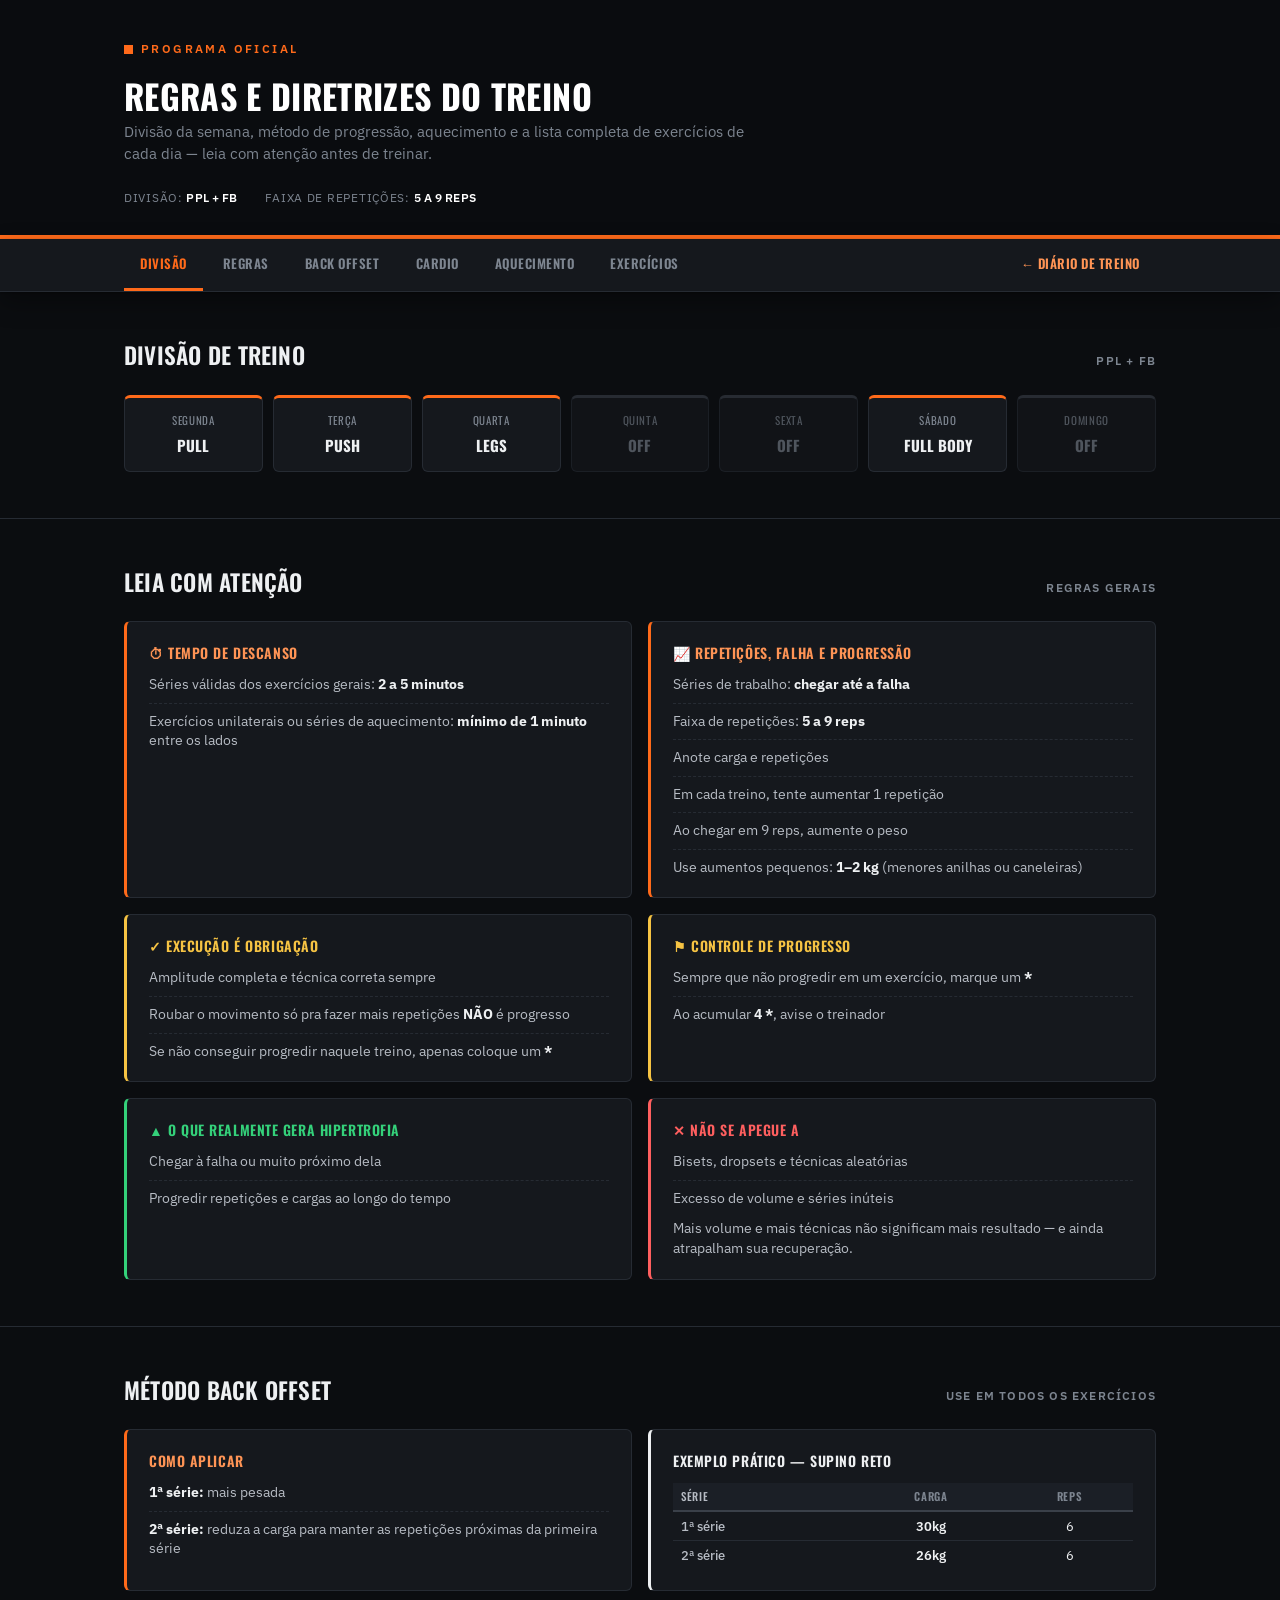
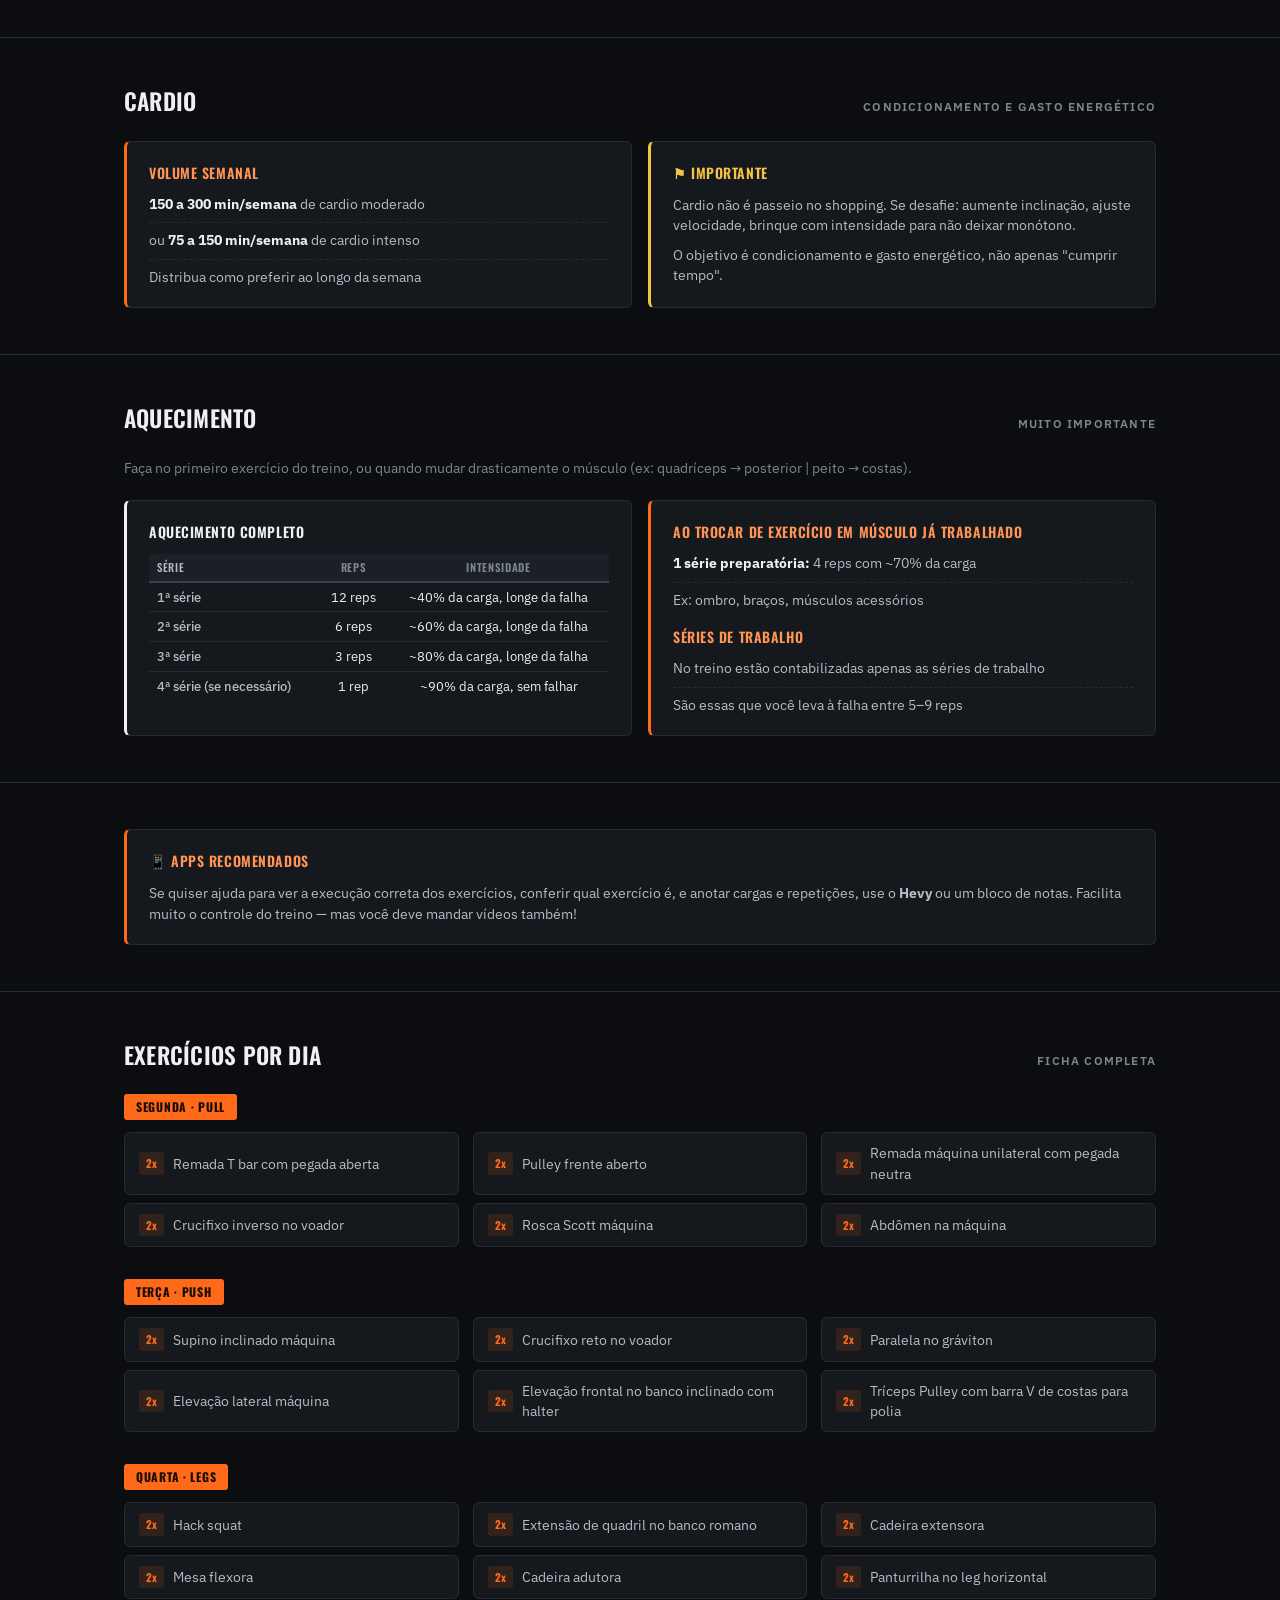
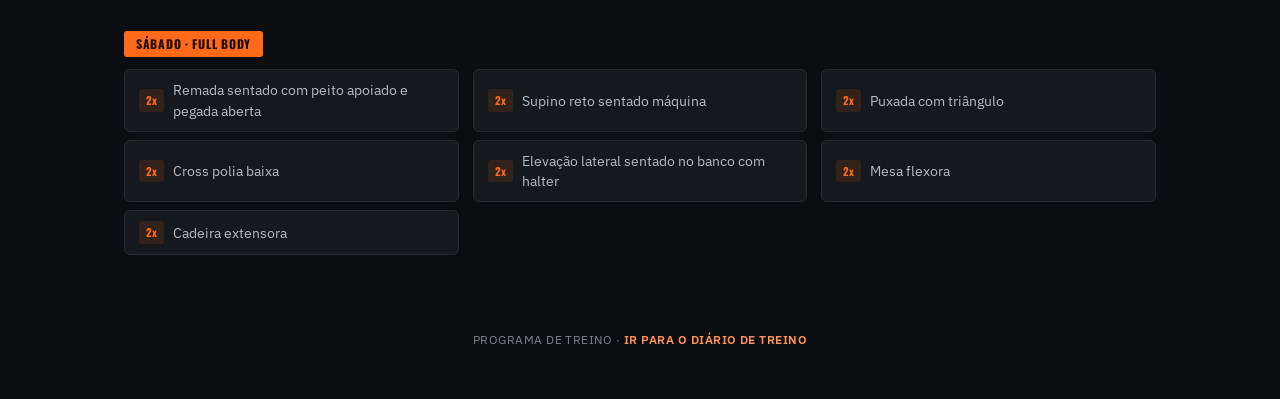
==== programa.html @ 4ef32db9 "Update training log badges and add program page with guidelines" ====
<!DOCTYPE html>
<html lang="pt-BR">
<head>
<meta charset="UTF-8">
<meta name="viewport" content="width=device-width, initial-scale=1.0">
<title>Programa de Treino — Regras e Diretrizes</title>
<meta name="description" content="Divisão de treino, regras de progressão, método Back Offset, cardio, aquecimento e lista completa de exercícios por dia.">
<link rel="icon" type="image/svg+xml" href="assets/favicon.svg">
<link rel="alternate icon" href="assets/favicon.png">
<link rel="stylesheet" href="assets/styles.css">
</head>
<body>

<header class="site-header">
  <div class="wrap">
    <p class="eyebrow">Programa oficial</p>
    <h1>Regras e Diretrizes do Treino</h1>
    <p class="sub">Divisão da semana, método de progressão, aquecimento e a lista completa de exercícios de cada dia — leia com atenção antes de treinar.</p>
    <div class="header-meta">
      <span>Divisão: <strong>PPL + FB</strong></span>
      <span>Faixa de repetições: <strong>5 a 9 reps</strong></span>
    </div>
  </div>
</header>

<nav class="day-nav">
  <div class="wrap">
    <a href="#divisao" class="accent">Divisão</a>
    <a href="#regras">Regras</a>
    <a href="#back-offset">Back Offset</a>
    <a href="#cardio">Cardio</a>
    <a href="#aquecimento">Aquecimento</a>
    <a href="#exercicios">Exercícios</a>
    <a href="index.html" class="nav-programa">← Diário de treino</a>
  </div>
</nav>

<main>

  <section class="block" id="divisao">
    <div class="wrap">
      <div class="section-head">
        <h2>Divisão de treino</h2>
        <span class="tag">PPL + FB</span>
      </div>
      <div class="split-grid">
        <div class="split-day"><div class="dow">Segunda</div><div class="foco">Pull</div></div>
        <div class="split-day"><div class="dow">Terça</div><div class="foco">Push</div></div>
        <div class="split-day"><div class="dow">Quarta</div><div class="foco">Legs</div></div>
        <div class="split-day off"><div class="dow">Quinta</div><div class="foco">Off</div></div>
        <div class="split-day off"><div class="dow">Sexta</div><div class="foco">Off</div></div>
        <div class="split-day"><div class="dow">Sábado</div><div class="foco">Full Body</div></div>
        <div class="split-day off"><div class="dow">Domingo</div><div class="foco">Off</div></div>
      </div>
    </div>
  </section>

  <section class="block" id="regras">
    <div class="wrap">
      <div class="section-head">
        <h2>Leia com atenção</h2>
        <span class="tag">Regras gerais</span>
      </div>

      <div class="callout-grid">
        <div class="callout info">
          <h3>⏱ Tempo de descanso</h3>
          <ul>
            <li>Séries válidas dos exercícios gerais: <strong>2 a 5 minutos</strong></li>
            <li>Exercícios unilaterais ou séries de aquecimento: <strong>mínimo de 1 minuto</strong> entre os lados</li>
          </ul>
        </div>

        <div class="callout info">
          <h3>📈 Repetições, falha e progressão</h3>
          <ul>
            <li>Séries de trabalho: <strong>chegar até a falha</strong></li>
            <li>Faixa de repetições: <strong>5 a 9 reps</strong></li>
            <li>Anote carga e repetições</li>
            <li>Em cada treino, tente aumentar 1 repetição</li>
            <li>Ao chegar em 9 reps, aumente o peso</li>
            <li>Use aumentos pequenos: <strong>1–2 kg</strong> (menores anilhas ou caneleiras)</li>
          </ul>
        </div>

        <div class="callout attention">
          <h3>✓ Execução é obrigação</h3>
          <ul>
            <li>Amplitude completa e técnica correta sempre</li>
            <li>Roubar o movimento só pra fazer mais repetições <strong>NÃO</strong> é progresso</li>
            <li>Se não conseguir progredir naquele treino, apenas coloque um <strong>*</strong></li>
          </ul>
        </div>

        <div class="callout attention">
          <h3>⚑ Controle de progresso</h3>
          <ul>
            <li>Sempre que não progredir em um exercício, marque um <strong>*</strong></li>
            <li>Ao acumular <strong>4 *</strong>, avise o treinador</li>
          </ul>
        </div>

        <div class="callout highlight">
          <h3>▲ O que realmente gera hipertrofia</h3>
          <ul>
            <li>Chegar à falha ou muito próximo dela</li>
            <li>Progredir repetições e cargas ao longo do tempo</li>
          </ul>
        </div>

        <div class="callout danger">
          <h3>✕ Não se apegue a</h3>
          <ul>
            <li>Bisets, dropsets e técnicas aleatórias</li>
            <li>Excesso de volume e séries inúteis</li>
          </ul>
          <p class="rule-note">Mais volume e mais técnicas não significam mais resultado — e ainda atrapalham sua recuperação.</p>
        </div>
      </div>
    </div>
  </section>

  <section class="block" id="back-offset">
    <div class="wrap">
      <div class="section-head">
        <h2>Método Back Offset</h2>
        <span class="tag">Use em TODOS os exercícios</span>
      </div>
      <div class="callout-grid">
        <div class="callout info">
          <h3>Como aplicar</h3>
          <ul>
            <li><strong>1ª série:</strong> mais pesada</li>
            <li><strong>2ª série:</strong> reduza a carga para manter as repetições próximas da primeira série</li>
          </ul>
        </div>
        <div class="callout">
          <h3>Exemplo prático — Supino reto</h3>
          <table class="log">
            <thead><tr><th>Série</th><th>Carga</th><th>Reps</th></tr></thead>
            <tbody>
              <tr><td>1ª série</td><td class="set-cell"><strong>30kg</strong></td><td>6</td></tr>
              <tr><td>2ª série</td><td class="set-cell"><strong>26kg</strong></td><td>6</td></tr>
            </tbody>
          </table>
        </div>
      </div>
    </div>
  </section>

  <section class="block" id="cardio">
    <div class="wrap">
      <div class="section-head">
        <h2>Cardio</h2>
        <span class="tag">Condicionamento e gasto energético</span>
      </div>
      <div class="callout-grid">
        <div class="callout info">
          <h3>Volume semanal</h3>
          <ul>
            <li><strong>150 a 300 min/semana</strong> de cardio moderado</li>
            <li>ou <strong>75 a 150 min/semana</strong> de cardio intenso</li>
            <li>Distribua como preferir ao longo da semana</li>
          </ul>
        </div>
        <div class="callout attention">
          <h3>⚑ Importante</h3>
          <p class="rule-note">Cardio não é passeio no shopping. Se desafie: aumente inclinação, ajuste velocidade, brinque com intensidade para não deixar monótono.</p>
          <p class="rule-note">O objetivo é condicionamento e gasto energético, não apenas "cumprir tempo".</p>
        </div>
      </div>
    </div>
  </section>

  <section class="block" id="aquecimento">
    <div class="wrap">
      <div class="section-head">
        <h2>Aquecimento</h2>
        <span class="tag">Muito importante</span>
      </div>
      <p class="day-sub">Faça no primeiro exercício do treino, ou quando mudar drasticamente o músculo (ex: quadríceps → posterior | peito → costas).</p>

      <div class="callout-grid">
        <div class="callout">
          <h3>Aquecimento completo</h3>
          <table class="log">
            <thead><tr><th>Série</th><th>Reps</th><th>Intensidade</th></tr></thead>
            <tbody>
              <tr><td>1ª série</td><td>12 reps</td><td>~40% da carga, longe da falha</td></tr>
              <tr><td>2ª série</td><td>6 reps</td><td>~60% da carga, longe da falha</td></tr>
              <tr><td>3ª série</td><td>3 reps</td><td>~80% da carga, longe da falha</td></tr>
              <tr><td>4ª série (se necessário)</td><td>1 rep</td><td>~90% da carga, sem falhar</td></tr>
            </tbody>
          </table>
        </div>
        <div class="callout info">
          <h3>Ao trocar de exercício em músculo já trabalhado</h3>
          <ul>
            <li><strong>1 série preparatória:</strong> 4 reps com ~70% da carga</li>
            <li>Ex: ombro, braços, músculos acessórios</li>
          </ul>
          <h3 style="margin-top:16px">Séries de trabalho</h3>
          <ul>
            <li>No treino estão contabilizadas apenas as séries de trabalho</li>
            <li>São essas que você leva à falha entre 5–9 reps</li>
          </ul>
        </div>
      </div>
    </div>
  </section>

  <section class="block" id="apps">
    <div class="wrap">
      <div class="callout info">
        <h3>📱 Apps recomendados</h3>
        <p class="rule-note">Se quiser ajuda para ver a execução correta dos exercícios, conferir qual exercício é, e anotar cargas e repetições, use o <strong>Hevy</strong> ou um bloco de notas. Facilita muito o controle do treino — mas você deve mandar vídeos também!</p>
      </div>
    </div>
  </section>

  <section class="block" id="exercicios">
    <div class="wrap">
      <div class="section-head">
        <h2>Exercícios por dia</h2>
        <span class="tag">Ficha completa</span>
      </div>

      <div class="day-title"><span class="pill">Segunda · Pull</span></div>
      <ul class="ex-ref-list">
        <li><span class="sets-badge">2x</span>Remada T bar com pegada aberta</li>
        <li><span class="sets-badge">2x</span>Pulley frente aberto</li>
        <li><span class="sets-badge">2x</span>Remada máquina unilateral com pegada neutra</li>
        <li><span class="sets-badge">2x</span>Crucifixo inverso no voador</li>
        <li><span class="sets-badge">2x</span>Rosca Scott máquina</li>
        <li><span class="sets-badge">2x</span>Abdômen na máquina</li>
      </ul>

      <div class="day-title" style="margin-top:32px"><span class="pill">Terça · Push</span></div>
      <ul class="ex-ref-list">
        <li><span class="sets-badge">2x</span>Supino inclinado máquina</li>
        <li><span class="sets-badge">2x</span>Crucifixo reto no voador</li>
        <li><span class="sets-badge">2x</span>Paralela no gráviton</li>
        <li><span class="sets-badge">2x</span>Elevação lateral máquina</li>
        <li><span class="sets-badge">2x</span>Elevação frontal no banco inclinado com halter</li>
        <li><span class="sets-badge">2x</span>Tríceps Pulley com barra V de costas para polia</li>
      </ul>

      <div class="day-title" style="margin-top:32px"><span class="pill">Quarta · Legs</span></div>
      <ul class="ex-ref-list">
        <li><span class="sets-badge">2x</span>Hack squat</li>
        <li><span class="sets-badge">2x</span>Extensão de quadril no banco romano</li>
        <li><span class="sets-badge">2x</span>Cadeira extensora</li>
        <li><span class="sets-badge">2x</span>Mesa flexora</li>
        <li><span class="sets-badge">2x</span>Cadeira adutora</li>
        <li><span class="sets-badge">2x</span>Panturrilha no leg horizontal</li>
      </ul>

      <div class="day-title" style="margin-top:32px"><span class="pill">Sábado · Full Body</span></div>
      <ul class="ex-ref-list">
        <li><span class="sets-badge">2x</span>Remada sentado com peito apoiado e pegada aberta</li>
        <li><span class="sets-badge">2x</span>Supino reto sentado máquina</li>
        <li><span class="sets-badge">2x</span>Puxada com triângulo</li>
        <li><span class="sets-badge">2x</span>Cross polia baixa</li>
        <li><span class="sets-badge">2x</span>Elevação lateral sentado no banco com halter</li>
        <li><span class="sets-badge">2x</span>Mesa flexora</li>
        <li><span class="sets-badge">2x</span>Cadeira extensora</li>
      </ul>
    </div>
  </section>

</main>

<footer>
  <div class="wrap">
    Programa de treino · <a href="index.html">ir para o diário de treino</a>
  </div>
</footer>

</body>
</html>
---- assets/styles.css ----
@import url('https://fonts.googleapis.com/css2?family=Oswald:wght@400;500;600;700&family=IBM+Plex+Sans:wght@400;500;600;700&display=swap');

:root {
  --ink: #eef0f2;
  --ink-soft: #b7bcc4;
  --muted: #7d8590;
  --paper: #0b0d10;
  --paper-raised: #15181d;
  --paper-raised-2: #1b1f26;
  --line: #262b33;
  --line-strong: #3a4049;
  --brand: #0a0c0f;
  --brand-soft: #ff9455;
  --terracotta: #ff6a1a;
  --up: #34d17a;
  --up-bg: rgba(52, 209, 122, 0.14);
  --up-line: rgba(52, 209, 122, 0.38);
  --flat: #f6c343;
  --flat-bg: rgba(246, 195, 67, 0.14);
  --flat-line: rgba(246, 195, 67, 0.38);
  --down: #ff5f5f;
  --down-bg: rgba(255, 95, 95, 0.14);
  --down-line: rgba(255, 95, 95, 0.38);
  --radius: 6px;
  --shadow: 0 1px 2px rgba(0, 0, 0, 0.35), 0 10px 24px rgba(0, 0, 0, 0.35);
}

* { box-sizing: border-box; }

html { scroll-behavior: smooth; }

body {
  margin: 0;
  background: var(--paper);
  color: var(--ink);
  font-family: 'IBM Plex Sans', -apple-system, BlinkMacSystemFont, sans-serif;
  font-feature-settings: 'tnum' 1, 'lnum' 1;
  line-height: 1.5;
}

h1, h2, h3, .display {
  font-family: 'Oswald', 'Arial Narrow', sans-serif;
  font-weight: 600;
  text-transform: uppercase;
  color: var(--ink);
  letter-spacing: 0.01em;
}

a { color: inherit; }

.wrap {
  max-width: 1080px;
  margin: 0 auto;
  padding: 0 24px;
}

/* ---------- HEADER ---------- */

.site-header {
  background: var(--brand);
  color: #eef0f2;
  padding: 40px 0 28px;
  border-bottom: 4px solid var(--terracotta);
}

.site-header .eyebrow {
  display: flex;
  align-items: center;
  gap: 8px;
  text-transform: uppercase;
  letter-spacing: 0.2em;
  font-size: 12px;
  font-weight: 600;
  color: var(--terracotta);
  margin: 0 0 12px;
}

.site-header .eyebrow::before {
  content: "";
  display: inline-block;
  width: 9px;
  height: 9px;
  background: var(--terracotta);
}

.header-flex {
  display: flex;
  justify-content: space-between;
  align-items: flex-start;
  gap: 28px;
}

.header-main {
  min-width: 0;
  flex: 1 1 auto;
}

.header-photo {
  flex: none;
  width: 260px;
  height: 260px;
  border-radius: 12px;
  border: 4px solid var(--terracotta);
  overflow: hidden;
  background: var(--paper-raised-2);
}

.header-photo img {
  width: 100%;
  height: 100%;
  object-fit: cover;
  display: block;
}

.header-photo.is-empty {
  display: flex;
  align-items: center;
  justify-content: center;
}

.header-photo.is-empty img {
  display: none;
}

.header-photo.is-empty::after {
  content: "SUA FOTO AQUI";
  font-family: 'Oswald', sans-serif;
  font-size: 13px;
  font-weight: 600;
  letter-spacing: 0.04em;
  color: var(--muted);
  text-align: center;
  padding: 0 8px;
}

@media (max-width: 860px) {
  .header-photo {
    width: 180px;
    height: 180px;
  }
}

@media (max-width: 640px) {
  .header-flex {
    flex-direction: column-reverse;
  }
  .header-photo {
    width: 100%;
    height: auto;
    aspect-ratio: 1 / 1;
    max-width: 320px;
    margin: 0 auto;
  }
  .site-header h1 {
    white-space: normal;
  }
}

.title-row {
  display: flex;
  align-items: center;
  gap: 18px;
  flex-wrap: wrap;
  margin-bottom: 10px;
}

.site-header h1 {
  color: #ffffff;
  font-size: clamp(22px, 3.4vw, 34px);
  font-weight: 700;
  letter-spacing: 0.01em;
  margin: 0;
  white-space: nowrap;
}

.league-logo {
  height: 52px;
  width: auto;
  flex: none;
}

.site-header .sub {
  color: var(--muted);
  font-size: 14.5px;
  margin: 0;
  max-width: 620px;
  text-transform: none;
}

.header-meta {
  display: flex;
  flex-wrap: wrap;
  gap: 10px 28px;
  margin-top: 24px;
  font-size: 12px;
  text-transform: uppercase;
  letter-spacing: 0.06em;
  color: var(--muted);
}

.header-meta strong {
  color: #ffffff;
  font-weight: 600;
  letter-spacing: 0.01em;
}

.header-goal {
  display: flex;
  align-items: center;
  gap: 8px;
  margin: 14px 0 0;
  font-size: 13.5px;
  color: var(--ink-soft);
}

.month-switcher {
  display: flex;
  flex-wrap: wrap;
  gap: 8px;
  margin-top: 20px;
}

.month-pill {
  font-family: 'Oswald', sans-serif;
  font-size: 12px;
  font-weight: 600;
  text-transform: uppercase;
  letter-spacing: 0.05em;
  color: var(--ink-soft);
  background: transparent;
  border: 1px solid var(--line-strong);
  border-radius: 3px;
  padding: 7px 14px;
  cursor: pointer;
}

.month-pill:hover {
  border-color: var(--terracotta);
  color: #fff;
}

.month-pill.active {
  background: var(--terracotta);
  border-color: var(--terracotta);
  color: #180b00;
}

/* ---------- NAV ---------- */

.day-nav {
  position: sticky;
  top: 0;
  z-index: 20;
  background: var(--paper-raised);
  border-bottom: 1px solid var(--line);
  box-shadow: var(--shadow);
}

.day-nav .wrap {
  display: flex;
  gap: 4px;
  overflow-x: auto;
  padding-top: 0;
  padding-bottom: 0;
}

.day-nav a {
  display: inline-block;
  padding: 15px 16px;
  font-family: 'Oswald', sans-serif;
  font-size: 13px;
  font-weight: 600;
  text-transform: uppercase;
  letter-spacing: 0.04em;
  text-decoration: none;
  color: var(--muted);
  border-bottom: 3px solid transparent;
  white-space: nowrap;
}

.day-nav a:hover { color: var(--ink); }

.day-nav a.accent { border-bottom-color: var(--terracotta); color: var(--terracotta); }

.day-nav a .nav-check {
  display: none;
  margin-left: 6px;
  color: var(--up);
}

.day-nav a.done {
  color: var(--up);
  border-bottom-color: var(--up);
}

.day-nav a.done .nav-check {
  display: inline;
}

/* ---------- SECTIONS ---------- */

section.block {
  padding: 46px 0;
  border-bottom: 1px solid var(--line);
}

main > section.block:last-child {
  border-bottom: none;
}

.section-head {
  display: flex;
  align-items: baseline;
  justify-content: space-between;
  flex-wrap: wrap;
  gap: 8px;
  margin-bottom: 22px;
}

.section-head h2 {
  font-size: 23px;
  margin: 0;
}

.section-head .tag {
  font-size: 12px;
  font-weight: 600;
  color: var(--muted);
  text-transform: uppercase;
  letter-spacing: 0.1em;
}

/* ---------- SUMMARY ---------- */

.stat-grid {
  display: grid;
  grid-template-columns: repeat(auto-fit, minmax(150px, 1fr));
  gap: 14px;
  margin-bottom: 26px;
}

.stat-card {
  background: var(--paper-raised);
  border: 1px solid var(--line);
  border-top: 3px solid var(--line-strong);
  border-radius: var(--radius);
  padding: 18px 18px 16px;
}

.stat-card .num {
  font-family: 'Oswald', sans-serif;
  font-size: 38px;
  font-weight: 700;
  line-height: 1;
  margin-bottom: 8px;
}

.stat-card .label {
  font-size: 12px;
  color: var(--muted);
  font-weight: 500;
  text-transform: uppercase;
  letter-spacing: 0.04em;
}

.stat-card.up { border-top-color: var(--up); }
.stat-card.flat { border-top-color: var(--flat); }
.stat-card.down { border-top-color: var(--down); }

.stat-card.up .num { color: var(--up); }
.stat-card.flat .num { color: var(--flat); }
.stat-card.down .num { color: var(--down); }

.callout-grid {
  display: grid;
  grid-template-columns: 1fr 1fr;
  gap: 16px;
}

@media (max-width: 720px) {
  .callout-grid { grid-template-columns: 1fr; }
}

.callout {
  background: var(--paper-raised);
  border-radius: var(--radius);
  padding: 20px 22px;
  border: 1px solid var(--line);
  border-left: 3px solid;
}

.callout h3 {
  margin: 0 0 12px;
  font-size: 14px;
  letter-spacing: 0.04em;
  display: flex;
  align-items: center;
  gap: 8px;
}

.callout.highlight {
  border-left-color: var(--up);
}
.callout.highlight h3 { color: var(--up); }

.callout.attention {
  border-left-color: var(--flat);
}
.callout.attention h3 { color: var(--flat); }

.callout ul {
  margin: 0;
  padding: 0;
  list-style: none;
  font-size: 13.5px;
  color: var(--ink-soft);
}

.callout li {
  padding: 8px 0;
  border-bottom: 1px dashed var(--line);
  line-height: 1.45;
}
.callout li:last-child { border-bottom: none; padding-bottom: 0; }
.callout li:first-child { padding-top: 0; }

.callout li .muted { color: var(--muted); }
.callout li strong { color: var(--ink); }

.tag-mini {
  display: inline-block;
  font-family: 'Oswald', sans-serif;
  font-size: 10px;
  font-weight: 600;
  text-transform: uppercase;
  letter-spacing: 0.05em;
  padding: 2px 7px;
  border-radius: 3px;
  margin-right: 7px;
  vertical-align: 1px;
  white-space: nowrap;
}

.tag-mini.up { background: var(--up-bg); color: var(--up); }
.tag-mini.down { background: var(--down-bg); color: var(--down); }
.tag-mini.flat { background: var(--flat-bg); color: var(--flat); }
.tag-mini.goal { background: rgba(255, 106, 26, 0.14); color: var(--terracotta); }

.callout .empty {
  font-size: 13.5px;
  color: var(--muted);
  font-style: italic;
}

/* ---------- DAY HEADER ---------- */

.day-title {
  display: flex;
  align-items: center;
  gap: 12px;
  margin-bottom: 4px;
}

.day-title .pill {
  font-family: 'Oswald', sans-serif;
  font-size: 12px;
  font-weight: 700;
  text-transform: uppercase;
  letter-spacing: 0.06em;
  background: var(--terracotta);
  color: #180b00;
  padding: 4px 12px;
  border-radius: 3px;
}

.day-title .day-check {
  display: none;
  color: var(--up);
  font-size: 18px;
  font-weight: 700;
  line-height: 1;
}

.day-title.done .day-check {
  display: inline-block;
}

.day-sub {
  font-size: 13.5px;
  color: var(--muted);
  margin: 0 0 22px;
}

/* ---------- EXERCISE CARD ---------- */

.ex-grid {
  display: grid;
  grid-template-columns: repeat(auto-fit, minmax(300px, 1fr));
  align-items: start;
  gap: 14px;
}

.ex-card {
  background: var(--paper-raised);
  border: 1px solid var(--line);
  border-radius: var(--radius);
  overflow: hidden;
  box-shadow: var(--shadow);
}

.ex-card-head {
  display: flex;
  justify-content: space-between;
  align-items: flex-start;
  gap: 10px;
  padding: 13px 16px 11px;
  border-bottom: 1px solid var(--line);
}

.ex-card-head .num {
  font-family: 'Oswald', sans-serif;
  font-weight: 700;
  font-size: 13px;
  color: var(--terracotta);
  display: block;
  margin-bottom: 2px;
}

.ex-card-head h3 {
  font-size: 14.5px;
  font-weight: 600;
  text-transform: none;
  margin: 0;
  letter-spacing: 0;
}

.ex-card-head .series-count {
  font-size: 11px;
  color: var(--muted);
  margin-top: 3px;
  text-transform: uppercase;
  letter-spacing: 0.03em;
}

.badge {
  flex: none;
  font-family: 'Oswald', sans-serif;
  font-size: 10.5px;
  font-weight: 600;
  letter-spacing: 0.03em;
  padding: 5px 9px;
  border-radius: 3px;
  white-space: nowrap;
  border: 1px solid;
  text-transform: uppercase;
}

.badge.up { background: var(--up-bg); color: var(--up); border-color: var(--up-line); }
.badge.flat { background: var(--flat-bg); color: var(--flat); border-color: var(--flat-line); }
.badge.down { background: var(--down-bg); color: var(--down); border-color: var(--down-line); }
.badge.neutral { background: var(--line); color: var(--muted); border-color: var(--line-strong); }

.ex-body {
  display: flex;
  flex-direction: column;
}

.ex-table-wrap {
  padding: 11px 16px 12px;
  overflow-x: auto;
}

table.log {
  border-collapse: collapse;
  width: 100%;
  font-size: 12.5px;
  min-width: 280px;
}

table.log th, table.log td {
  text-align: center;
  padding: 5px 8px;
  border-bottom: 1px solid var(--line);
  white-space: nowrap;
}

table.log th:first-child, table.log td:first-child {
  text-align: left;
  color: var(--ink-soft);
  font-weight: 500;
}

table.log thead th {
  font-family: 'Oswald', sans-serif;
  font-size: 11px;
  text-transform: uppercase;
  letter-spacing: 0.06em;
  color: var(--muted);
  font-weight: 600;
  background: var(--paper-raised-2);
  border-bottom: 2px solid var(--line-strong);
}

table.log tbody tr:last-child td { border-bottom: none; }

table.log td.set-cell strong { color: var(--ink); font-weight: 600; }
table.log td.set-cell span.reps { color: var(--muted); font-size: 12px; }

.no-load {
  font-size: 13px;
  color: var(--muted);
  font-style: italic;
  padding: 4px 0 2px;
}

.ex-note {
  margin: 10px 0 0;
  font-size: 12.5px;
  color: var(--brand-soft);
  background: rgba(255, 106, 26, 0.1);
  border-left: 3px solid var(--terracotta);
  padding: 8px 10px;
  border-radius: 0 4px 4px 0;
}

/* ---------- VIDEO SLOT ---------- */

.video-slot {
  border-top: 1px solid var(--line);
  padding: 11px 16px 13px;
  display: flex;
  flex-direction: column;
}

.video-frame {
  position: relative;
  width: 100%;
  max-width: 280px;
  margin: 0 auto;
  aspect-ratio: 16 / 9;
  border-radius: 4px;
  overflow: hidden;
  background: #000000;
}

.video-frame video, .video-frame iframe {
  width: 100%;
  height: 100%;
  border: 0;
  display: block;
}

.video-placeholder {
  width: 100%;
  height: 100%;
  display: flex;
  flex-direction: column;
  align-items: center;
  justify-content: center;
  gap: 5px;
  border: 1.5px dashed var(--line-strong);
  border-radius: 4px;
  color: var(--muted);
  text-align: center;
  padding: 8px;
  background: var(--paper-raised-2);
}

.video-placeholder svg { opacity: 0.55; }

.video-placeholder .vp-title {
  font-family: 'Oswald', sans-serif;
  font-size: 12px;
  font-weight: 600;
  text-transform: uppercase;
  letter-spacing: 0.03em;
  color: var(--ink-soft);
}

.video-placeholder .vp-hint {
  font-size: 11px;
  color: var(--muted);
  max-width: 180px;
}

/* ---------- LEGEND ---------- */

.legend {
  display: flex;
  flex-wrap: wrap;
  gap: 16px;
  font-size: 12px;
  color: var(--muted);
  margin-top: 4px;
}

.legend .dot {
  display: inline-block;
  width: 9px;
  height: 9px;
  margin-right: 6px;
}

.legend .dot.up { background: var(--up); }
.legend .dot.flat { background: var(--flat); }
.legend .dot.down { background: var(--down); }

/* ---------- PROGRAM PAGE ---------- */

.day-nav a.nav-programa {
  margin-left: auto;
  color: var(--brand-soft);
}

.split-grid {
  display: grid;
  grid-template-columns: repeat(auto-fit, minmax(120px, 1fr));
  gap: 10px;
}

.split-day {
  background: var(--paper-raised);
  border: 1px solid var(--line);
  border-top: 3px solid var(--terracotta);
  border-radius: var(--radius);
  padding: 14px 12px;
  text-align: center;
}

.split-day.off {
  border-top-color: var(--line-strong);
  opacity: 0.6;
}

.split-day .dow {
  font-family: 'Oswald', sans-serif;
  font-size: 11px;
  text-transform: uppercase;
  letter-spacing: 0.06em;
  color: var(--muted);
  margin-bottom: 6px;
}

.split-day .foco {
  font-family: 'Oswald', sans-serif;
  font-size: 15px;
  font-weight: 700;
  text-transform: uppercase;
  color: var(--ink);
}

.split-day.off .foco { color: var(--muted); }

.callout.info { border-left-color: var(--terracotta); }
.callout.info h3 { color: var(--brand-soft); }

.callout.danger { border-left-color: var(--down); }
.callout.danger h3 { color: var(--down); }

.callout .rule-note {
  font-size: 13.5px;
  color: var(--ink-soft);
  margin: 10px 0 0;
  line-height: 1.5;
}

.ex-ref-list {
  list-style: none;
  margin: 12px 0 0;
  padding: 0;
  display: grid;
  grid-template-columns: repeat(auto-fit, minmax(260px, 1fr));
  gap: 8px 14px;
}

.ex-ref-list li {
  display: flex;
  align-items: center;
  gap: 9px;
  font-size: 13.5px;
  color: var(--ink-soft);
  background: var(--paper-raised);
  border: 1px solid var(--line);
  border-radius: var(--radius);
  padding: 10px 14px;
}

.ex-ref-list .sets-badge {
  flex: none;
  font-family: 'Oswald', sans-serif;
  font-size: 11px;
  font-weight: 700;
  color: var(--terracotta);
  background: rgba(255, 106, 26, 0.12);
  border-radius: 3px;
  padding: 3px 7px;
}

/* ---------- FOOTER ---------- */

footer {
  padding: 30px 0 50px;
  font-size: 12px;
  color: var(--muted);
  text-align: center;
  text-transform: uppercase;
  letter-spacing: 0.04em;
}

footer a { color: var(--brand-soft); font-weight: 600; text-decoration: none; }

/* ---------- PRINT ---------- */

@media print {
  :root {
    --ink: #201d1a;
    --ink-soft: #4d463d;
    --muted: #6b6459;
    --paper: #ffffff;
    --paper-raised: #ffffff;
    --paper-raised-2: #f4f2ee;
    --line: #dcd7cc;
    --line-strong: #b9b2a2;
  }
  .day-nav, .month-switcher { display: none; }
  .site-header { background: #fff; color: #201d1a; border-bottom: 3px solid var(--terracotta); }
  .site-header h1, .site-header .eyebrow, .header-meta strong { color: #201d1a; }
  section.block { break-inside: avoid; padding: 20px 0; }
  .ex-card { break-inside: avoid; box-shadow: none; }
}
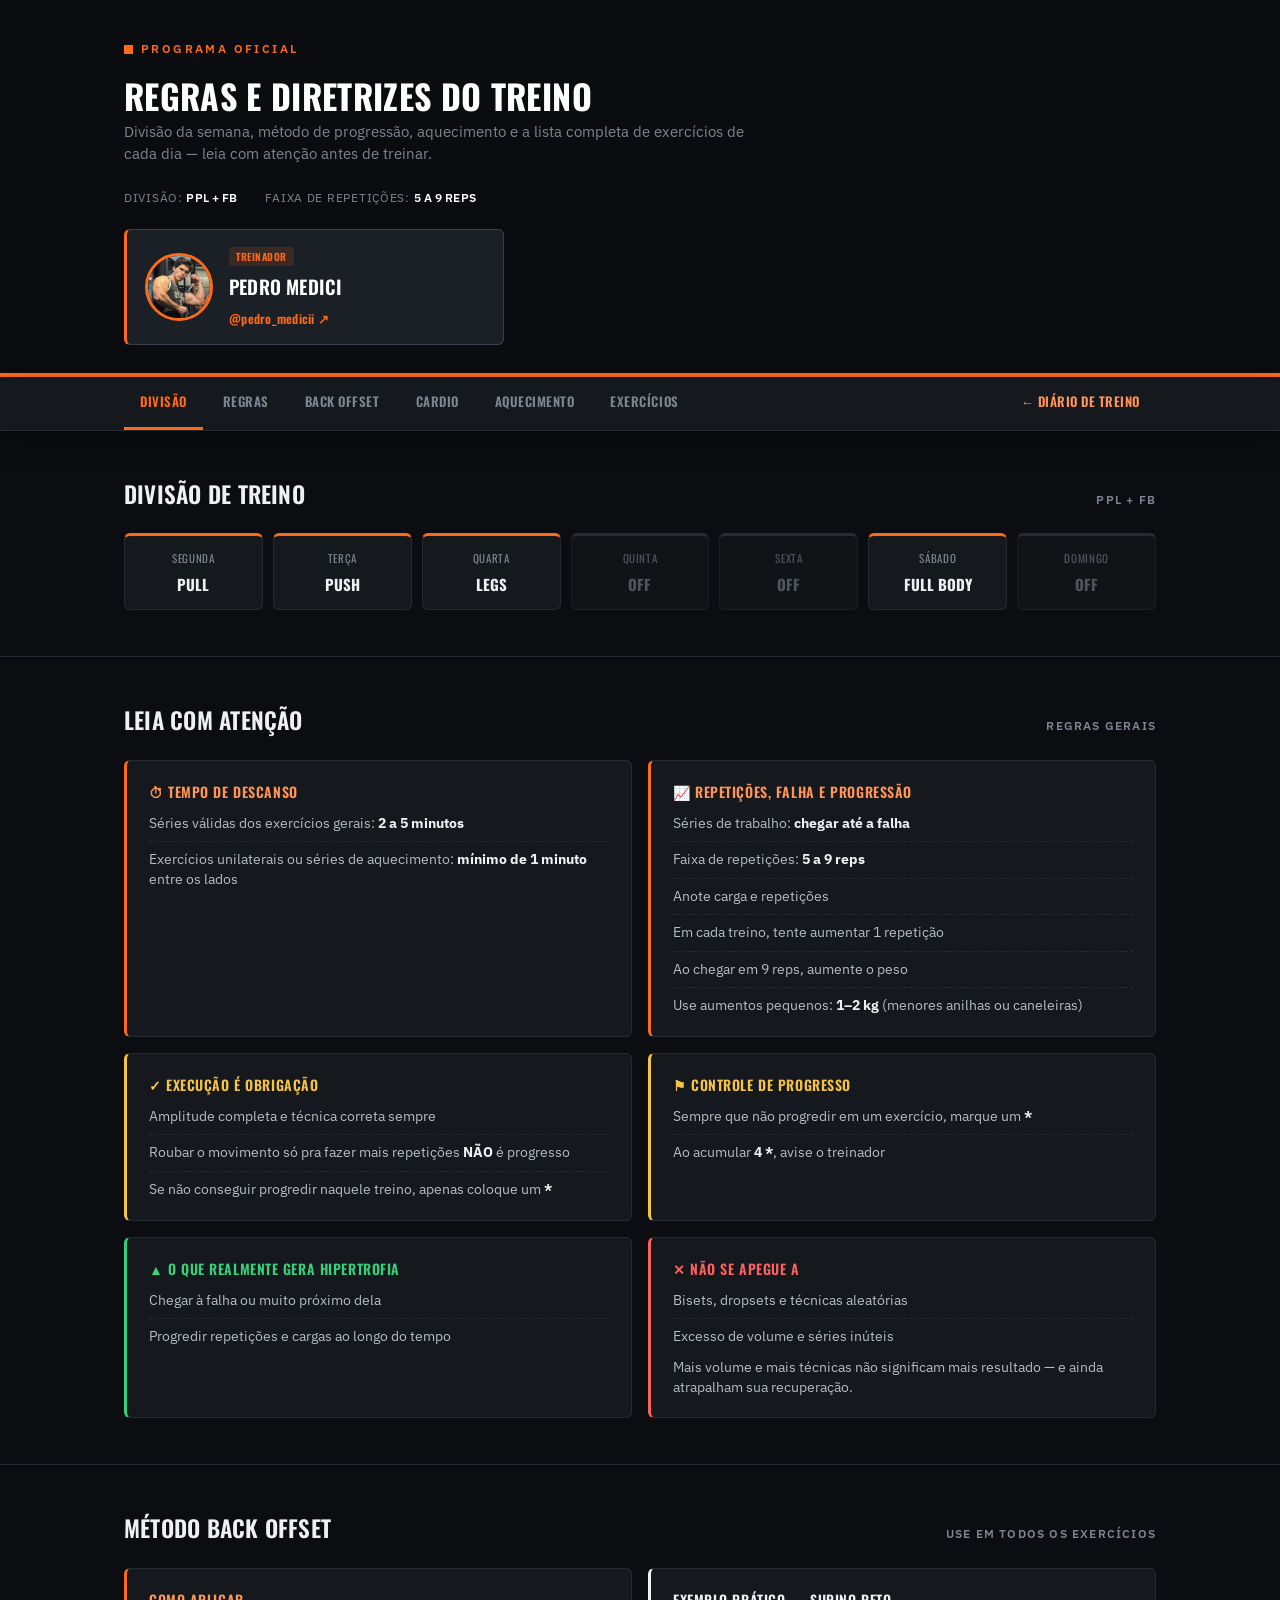
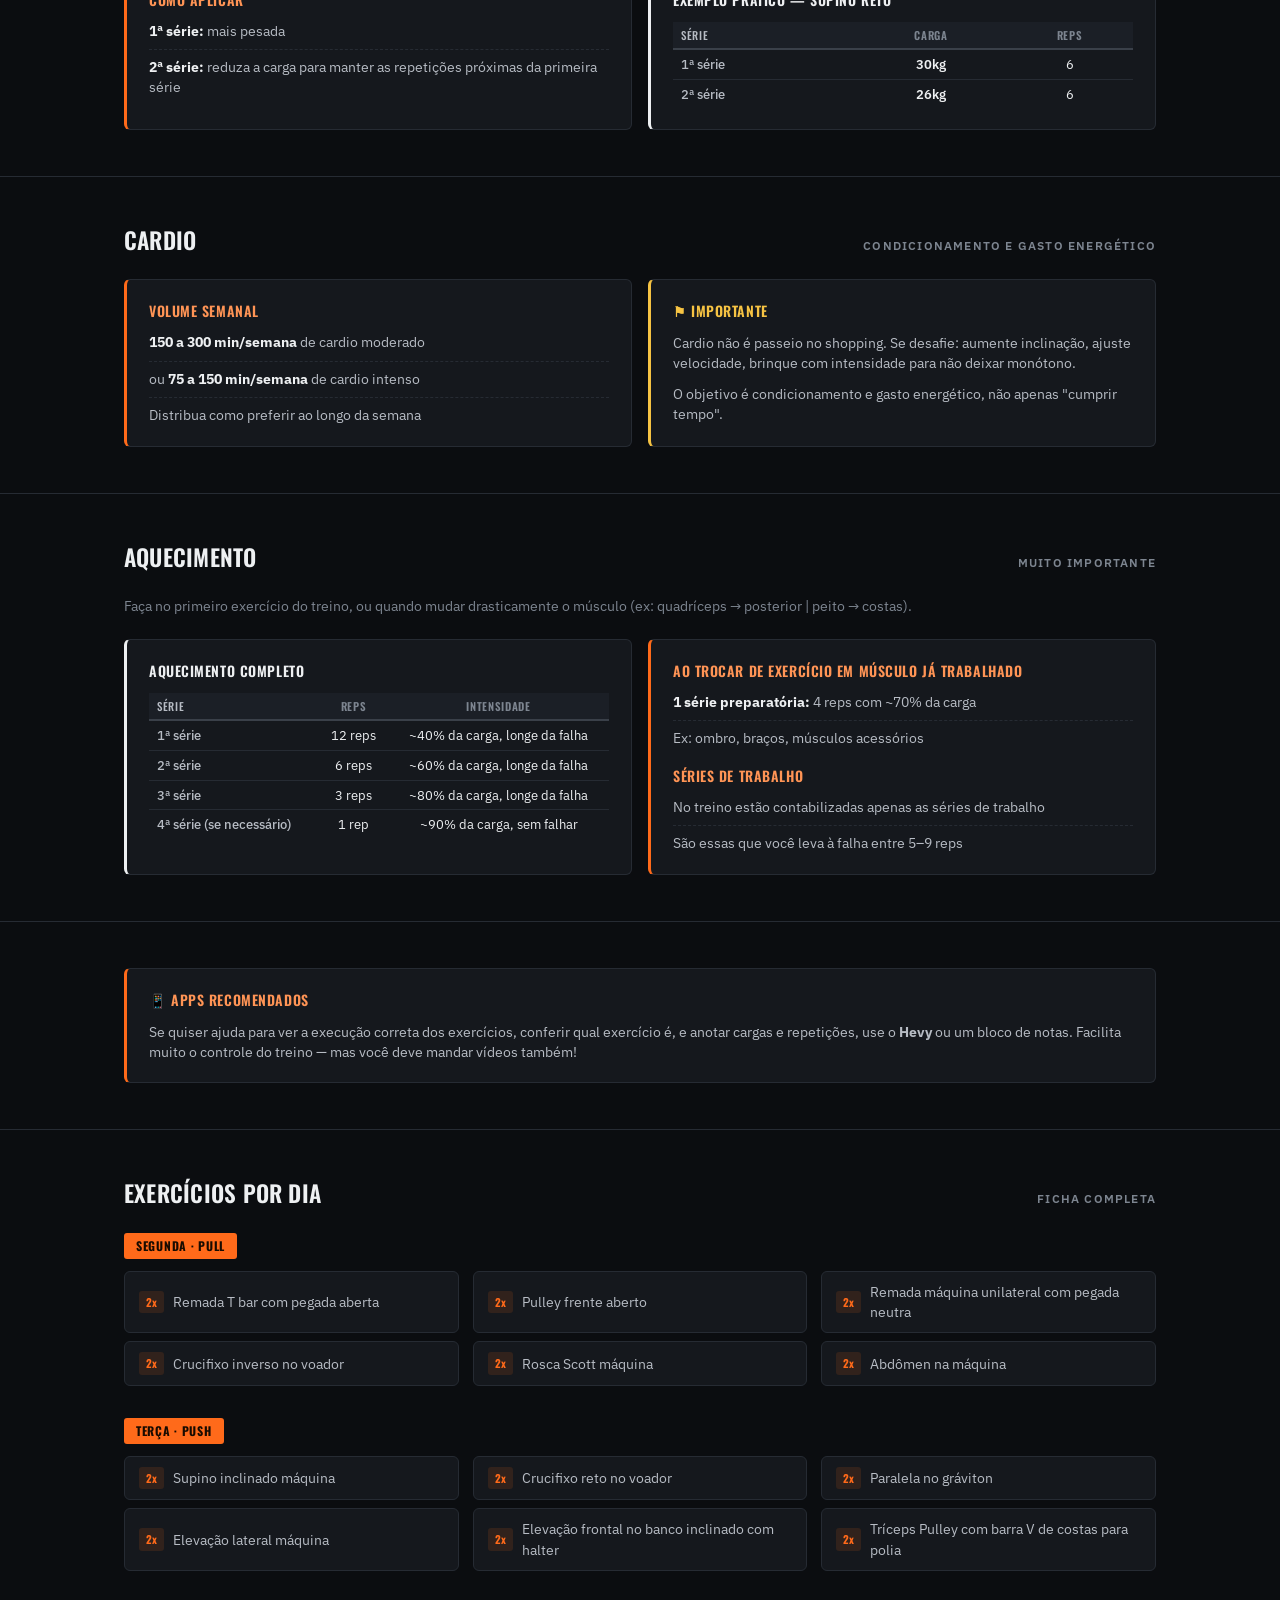
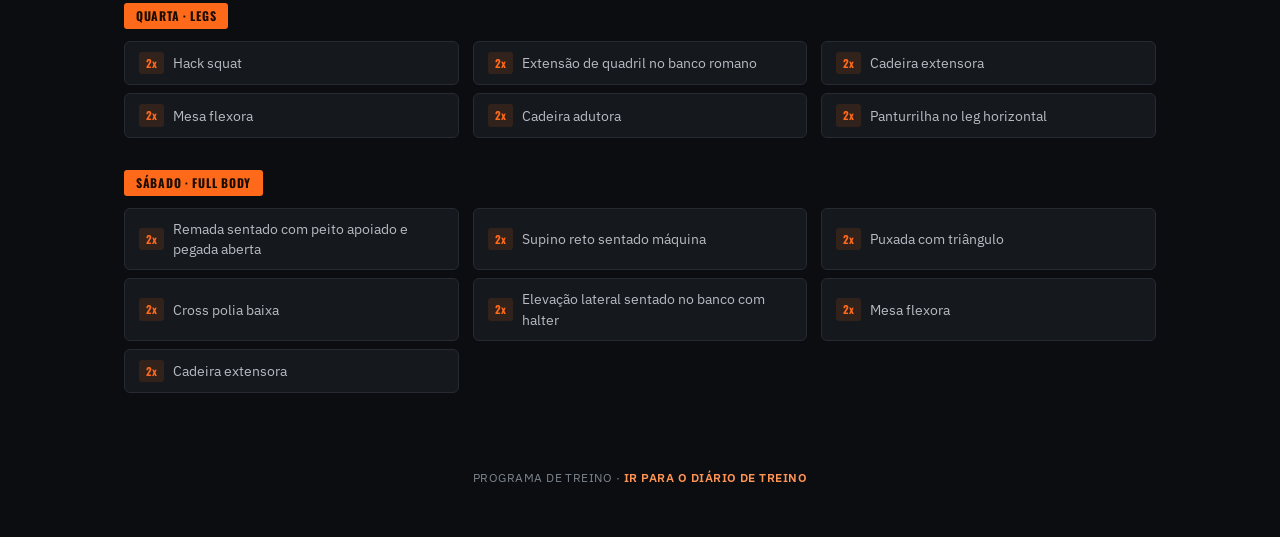
==== commit a04b6700: "Refactor code structure for improved readability and maintainability" ====
--- a/programa.html
+++ b/programa.html
@@ -20,6 +20,14 @@
       <span>Divisão: <strong>PPL + FB</strong></span>
       <span>Faixa de repetições: <strong>5 a 9 reps</strong></span>
     </div>
+    <div class="trainer-card">
+      <img src="assets/pedro-medici.jpg" alt="Foto do treinador Pedro Medici" class="trainer-avatar-lg">
+      <div class="trainer-card-info">
+        <span class="tag-mini goal">Treinador</span>
+        <h2 class="trainer-name">Pedro Medici</h2>
+        <a href="https://instagram.com/pedro_medicii" target="_blank" rel="noopener" class="trainer-ig">@pedro_medicii ↗</a>
+      </div>
+    </div>
   </div>
 </header>
 
@@ -136,13 +144,15 @@
         </div>
         <div class="callout">
           <h3>Exemplo prático — Supino reto</h3>
-          <table class="log">
-            <thead><tr><th>Série</th><th>Carga</th><th>Reps</th></tr></thead>
-            <tbody>
-              <tr><td>1ª série</td><td class="set-cell"><strong>30kg</strong></td><td>6</td></tr>
-              <tr><td>2ª série</td><td class="set-cell"><strong>26kg</strong></td><td>6</td></tr>
-            </tbody>
-          </table>
+          <div class="table-scroll">
+            <table class="log">
+              <thead><tr><th>Série</th><th>Carga</th><th>Reps</th></tr></thead>
+              <tbody>
+                <tr><td>1ª série</td><td class="set-cell"><strong>30kg</strong></td><td>6</td></tr>
+                <tr><td>2ª série</td><td class="set-cell"><strong>26kg</strong></td><td>6</td></tr>
+              </tbody>
+            </table>
+          </div>
         </div>
       </div>
     </div>
@@ -183,15 +193,17 @@
       <div class="callout-grid">
         <div class="callout">
           <h3>Aquecimento completo</h3>
-          <table class="log">
-            <thead><tr><th>Série</th><th>Reps</th><th>Intensidade</th></tr></thead>
-            <tbody>
-              <tr><td>1ª série</td><td>12 reps</td><td>~40% da carga, longe da falha</td></tr>
-              <tr><td>2ª série</td><td>6 reps</td><td>~60% da carga, longe da falha</td></tr>
-              <tr><td>3ª série</td><td>3 reps</td><td>~80% da carga, longe da falha</td></tr>
-              <tr><td>4ª série (se necessário)</td><td>1 rep</td><td>~90% da carga, sem falhar</td></tr>
-            </tbody>
-          </table>
+          <div class="table-scroll">
+            <table class="log">
+              <thead><tr><th>Série</th><th>Reps</th><th>Intensidade</th></tr></thead>
+              <tbody>
+                <tr><td>1ª série</td><td>12 reps</td><td>~40% da carga, longe da falha</td></tr>
+                <tr><td>2ª série</td><td>6 reps</td><td>~60% da carga, longe da falha</td></tr>
+                <tr><td>3ª série</td><td>3 reps</td><td>~80% da carga, longe da falha</td></tr>
+                <tr><td>4ª série (se necessário)</td><td>1 rep</td><td>~90% da carga, sem falhar</td></tr>
+              </tbody>
+            </table>
+          </div>
         </div>
         <div class="callout info">
           <h3>Ao trocar de exercício em músculo já trabalhado</h3>
--- a/assets/styles.css
+++ b/assets/styles.css
@@ -140,6 +140,23 @@
   }
 }
 
+.title-row {
+  display: flex;
+  align-items: center;
+  gap: 18px;
+  flex-wrap: wrap;
+  margin-bottom: 10px;
+}
+
+.site-header h1 {
+  color: #ffffff;
+  font-size: clamp(22px, 3.4vw, 34px);
+  font-weight: 700;
+  letter-spacing: 0.01em;
+  margin: 0;
+  white-space: nowrap;
+}
+
 @media (max-width: 640px) {
   .header-flex {
     flex-direction: column-reverse;
@@ -156,23 +173,6 @@
   }
 }
 
-.title-row {
-  display: flex;
-  align-items: center;
-  gap: 18px;
-  flex-wrap: wrap;
-  margin-bottom: 10px;
-}
-
-.site-header h1 {
-  color: #ffffff;
-  font-size: clamp(22px, 3.4vw, 34px);
-  font-weight: 700;
-  letter-spacing: 0.01em;
-  margin: 0;
-  white-space: nowrap;
-}
-
 .league-logo {
   height: 52px;
   width: auto;
@@ -212,6 +212,84 @@
   font-size: 13.5px;
   color: var(--ink-soft);
 }
+
+.trainer-tag {
+  display: flex;
+  align-items: center;
+  gap: 10px;
+  margin: 14px 0 0;
+}
+
+.trainer-avatar {
+  flex: none;
+  width: 34px;
+  height: 34px;
+  border-radius: 50%;
+  object-fit: cover;
+  border: 2px solid var(--terracotta);
+}
+
+.trainer-tag .trainer-info {
+  display: flex;
+  flex-direction: column;
+  gap: 1px;
+  font-size: 13px;
+}
+
+.trainer-tag strong {
+  color: #ffffff;
+  font-weight: 600;
+}
+
+.trainer-tag a {
+  color: var(--terracotta);
+  text-decoration: none;
+  font-weight: 600;
+}
+
+.trainer-tag a:hover { text-decoration: underline; }
+
+.trainer-card {
+  display: flex;
+  align-items: center;
+  gap: 16px;
+  margin-top: 22px;
+  padding: 14px 18px;
+  background: var(--paper-raised-2);
+  border: 1px solid var(--line-strong);
+  border-left: 3px solid var(--terracotta);
+  border-radius: var(--radius);
+  max-width: 380px;
+}
+
+.trainer-avatar-lg {
+  flex: none;
+  width: 68px;
+  height: 68px;
+  border-radius: 50%;
+  object-fit: cover;
+  border: 3px solid var(--terracotta);
+}
+
+.trainer-card-info .trainer-name {
+  margin: 4px 0 6px;
+  font-size: 19px;
+  color: #ffffff;
+}
+
+.trainer-ig {
+  display: inline-flex;
+  align-items: center;
+  gap: 4px;
+  font-family: 'Oswald', sans-serif;
+  font-size: 12.5px;
+  font-weight: 600;
+  letter-spacing: 0.02em;
+  color: var(--terracotta);
+  text-decoration: none;
+}
+
+.trainer-ig:hover { text-decoration: underline; }
 
 .month-switcher {
   display: flex;
@@ -756,6 +834,11 @@
 
 .callout.danger { border-left-color: var(--down); }
 .callout.danger h3 { color: var(--down); }
+
+.callout .table-scroll {
+  overflow-x: auto;
+  margin-top: 10px;
+}
 
 .callout .rule-note {
   font-size: 13.5px;
